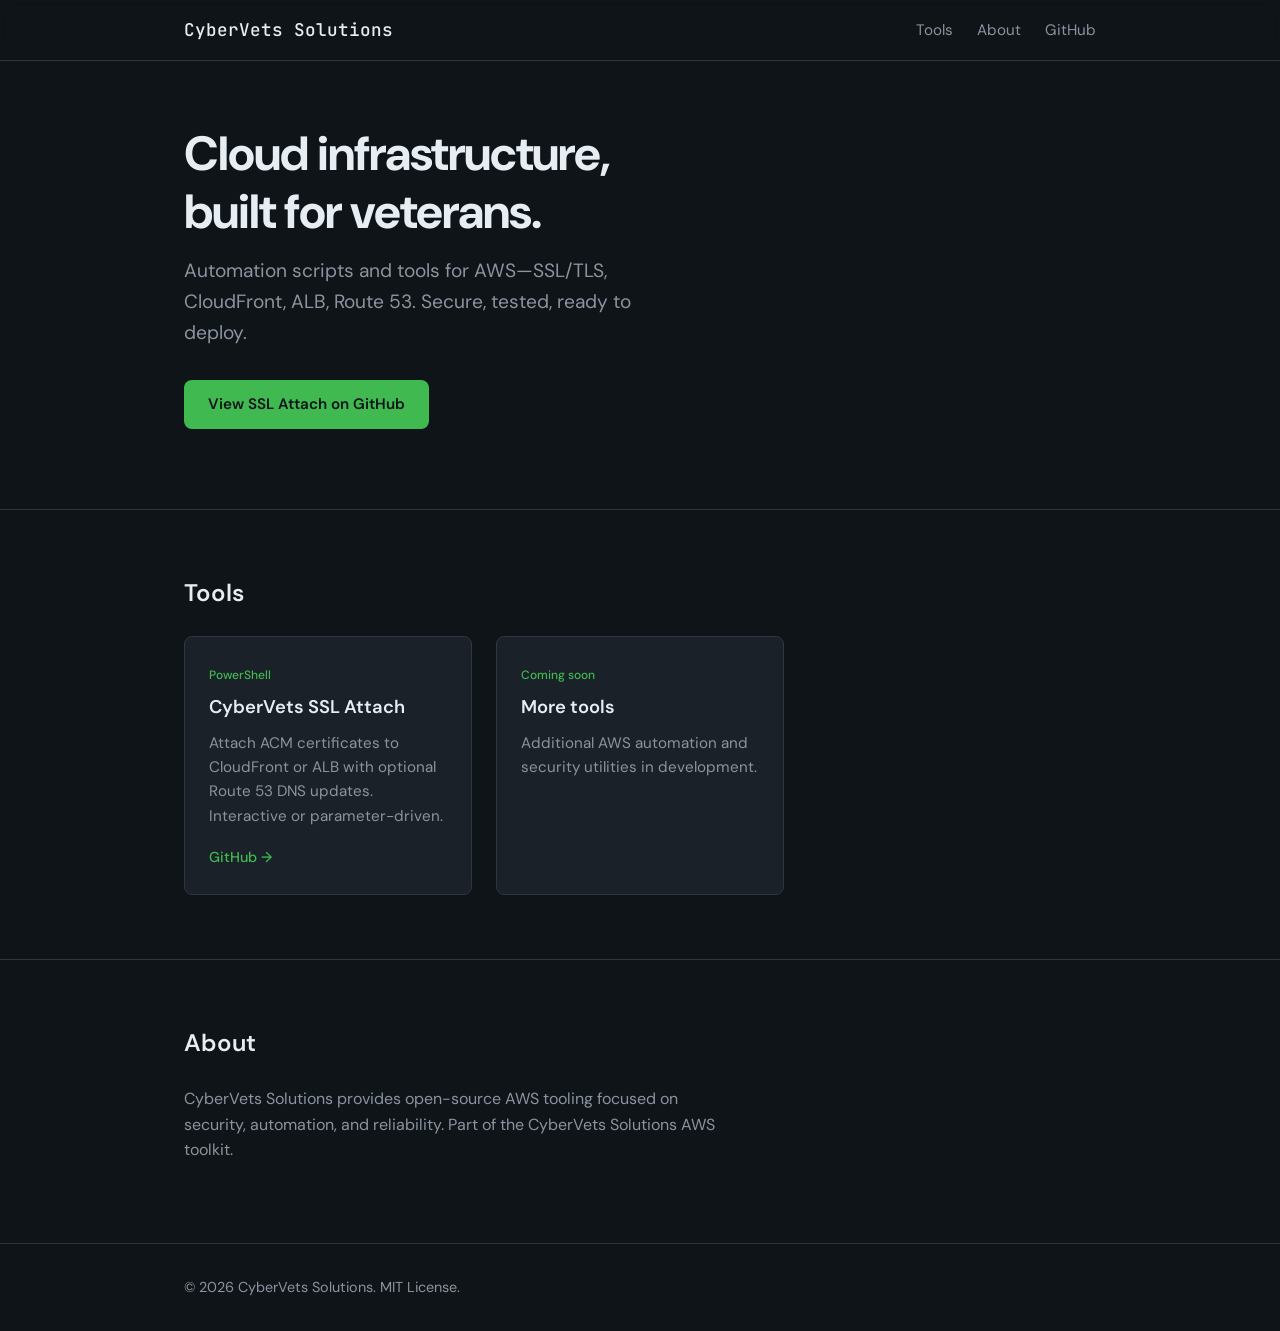
==== website/index.html @ ef28fe4f "feat: add CyberVets Solutions static website (S3/CloudFront) Co-authored-by: Cursor <cursoragent@cur" ====
<!DOCTYPE html>
<html lang="en">
<head>
  <meta charset="UTF-8">
  <meta name="viewport" content="width=device-width, initial-scale=1.0">
  <title>CyberVets Solutions | AWS Cloud & Security</title>
  <meta name="description" content="CyberVets Solutions – AWS cloud infrastructure, SSL/TLS automation, and security tools. Built by veterans, for modern cloud.">
  <link rel="preconnect" href="https://fonts.googleapis.com">
  <link rel="preconnect" href="https://fonts.gstatic.com" crossorigin>
  <link href="https://fonts.googleapis.com/css2?family=DM+Sans:ital,opsz,wght@0,9..40,400;0,9..40,500;0,9..40,600;0,9..40,700&family=JetBrains+Mono:wght@500&display=swap" rel="stylesheet">
  <link rel="stylesheet" href="css/style.css">
</head>
<body>
  <header class="header">
    <div class="container">
      <a href="/" class="logo">CyberVets Solutions</a>
      <nav class="nav">
        <a href="#tools">Tools</a>
        <a href="#about">About</a>
        <a href="https://github.com/CyberVet13" target="_blank" rel="noopener">GitHub</a>
      </nav>
    </div>
  </header>

  <main>
    <section class="hero">
      <div class="container">
        <h1>Cloud infrastructure,<br>built for veterans.</h1>
        <p class="hero-sub">Automation scripts and tools for AWS—SSL/TLS, CloudFront, ALB, Route 53. Secure, tested, ready to deploy.</p>
        <a href="https://github.com/CyberVet13/cybervets-ssl-attach" class="btn btn-primary" target="_blank" rel="noopener">View SSL Attach on GitHub</a>
      </div>
    </section>

    <section id="tools" class="tools">
      <div class="container">
        <h2>Tools</h2>
        <div class="card-grid">
          <article class="card">
            <span class="card-tag">PowerShell</span>
            <h3>CyberVets SSL Attach</h3>
            <p>Attach ACM certificates to CloudFront or ALB with optional Route 53 DNS updates. Interactive or parameter-driven.</p>
            <a href="https://github.com/CyberVet13/cybervets-ssl-attach" class="card-link" target="_blank" rel="noopener">GitHub →</a>
          </article>
          <article class="card">
            <span class="card-tag">Coming soon</span>
            <h3>More tools</h3>
            <p>Additional AWS automation and security utilities in development.</p>
          </article>
        </div>
      </div>
    </section>

    <section id="about" class="about">
      <div class="container">
        <h2>About</h2>
        <p>CyberVets Solutions provides open-source AWS tooling focused on security, automation, and reliability. Part of the CyberVets Solutions AWS toolkit.</p>
      </div>
    </section>
  </main>

  <footer class="footer">
    <div class="container">
      <p>© 2026 CyberVets Solutions. MIT License.</p>
    </div>
  </footer>
</body>
</html>
---- website/css/style.css ----
/* CyberVets Solutions – AWS static site */

:root {
  --bg: #0f1419;
  --bg-elevated: #1a2129;
  --text: #e6edf3;
  --text-muted: #8b949e;
  --accent: #3fb950;
  --accent-hover: #56d364;
  --border: #30363d;
  --radius: 8px;
}

* {
  box-sizing: border-box;
}

html {
  scroll-behavior: smooth;
}

body {
  margin: 0;
  font-family: 'DM Sans', system-ui, sans-serif;
  font-size: 16px;
  line-height: 1.6;
  color: var(--text);
  background: var(--bg);
  -webkit-font-smoothing: antialiased;
}

.container {
  max-width: 960px;
  margin: 0 auto;
  padding: 0 1.5rem;
}

/* Header */
.header {
  position: sticky;
  top: 0;
  z-index: 100;
  background: rgba(15, 20, 25, 0.9);
  backdrop-filter: blur(8px);
  border-bottom: 1px solid var(--border);
}

.header .container {
  display: flex;
  align-items: center;
  justify-content: space-between;
  padding-block: 1rem;
}

.logo {
  font-family: 'JetBrains Mono', monospace;
  font-weight: 500;
  font-size: 1.1rem;
  color: var(--text);
  text-decoration: none;
}

.logo:hover {
  color: var(--accent);
}

.nav {
  display: flex;
  gap: 1.5rem;
}

.nav a {
  color: var(--text-muted);
  text-decoration: none;
  font-size: 0.95rem;
}

.nav a:hover {
  color: var(--accent);
}

/* Hero */
.hero {
  padding: 4rem 0 5rem;
}

.hero h1 {
  font-size: clamp(2rem, 5vw, 3rem);
  font-weight: 700;
  line-height: 1.2;
  margin: 0 0 1rem;
  letter-spacing: -0.02em;
}

.hero-sub {
  font-size: 1.2rem;
  color: var(--text-muted);
  max-width: 36ch;
  margin: 0 0 2rem;
}

.btn {
  display: inline-block;
  padding: 0.75rem 1.5rem;
  font-family: inherit;
  font-size: 0.95rem;
  font-weight: 600;
  text-decoration: none;
  border-radius: var(--radius);
  transition: background 0.2s, color 0.2s;
}

.btn-primary {
  background: var(--accent);
  color: var(--bg);
}

.btn-primary:hover {
  background: var(--accent-hover);
}

/* Tools */
.tools {
  padding: 4rem 0;
  border-top: 1px solid var(--border);
}

.tools h2,
.about h2 {
  font-size: 1.5rem;
  font-weight: 600;
  margin: 0 0 1.5rem;
}

.card-grid {
  display: grid;
  grid-template-columns: repeat(auto-fill, minmax(280px, 1fr));
  gap: 1.5rem;
}

.card {
  background: var(--bg-elevated);
  border: 1px solid var(--border);
  border-radius: var(--radius);
  padding: 1.5rem;
}

.card-tag {
  display: inline-block;
  font-size: 0.75rem;
  font-weight: 500;
  color: var(--accent);
  margin-bottom: 0.5rem;
}

.card h3 {
  font-size: 1.15rem;
  font-weight: 600;
  margin: 0 0 0.5rem;
}

.card p {
  color: var(--text-muted);
  font-size: 0.95rem;
  margin: 0 0 1rem;
}

.card-link {
  font-size: 0.9rem;
  font-weight: 500;
  color: var(--accent);
  text-decoration: none;
}

.card-link:hover {
  color: var(--accent-hover);
}

/* About */
.about {
  padding: 4rem 0;
  border-top: 1px solid var(--border);
}

.about p {
  color: var(--text-muted);
  max-width: 50ch;
}

/* Footer */
.footer {
  padding: 2rem 0;
  border-top: 1px solid var(--border);
}

.footer p {
  margin: 0;
  font-size: 0.9rem;
  color: var(--text-muted);
}
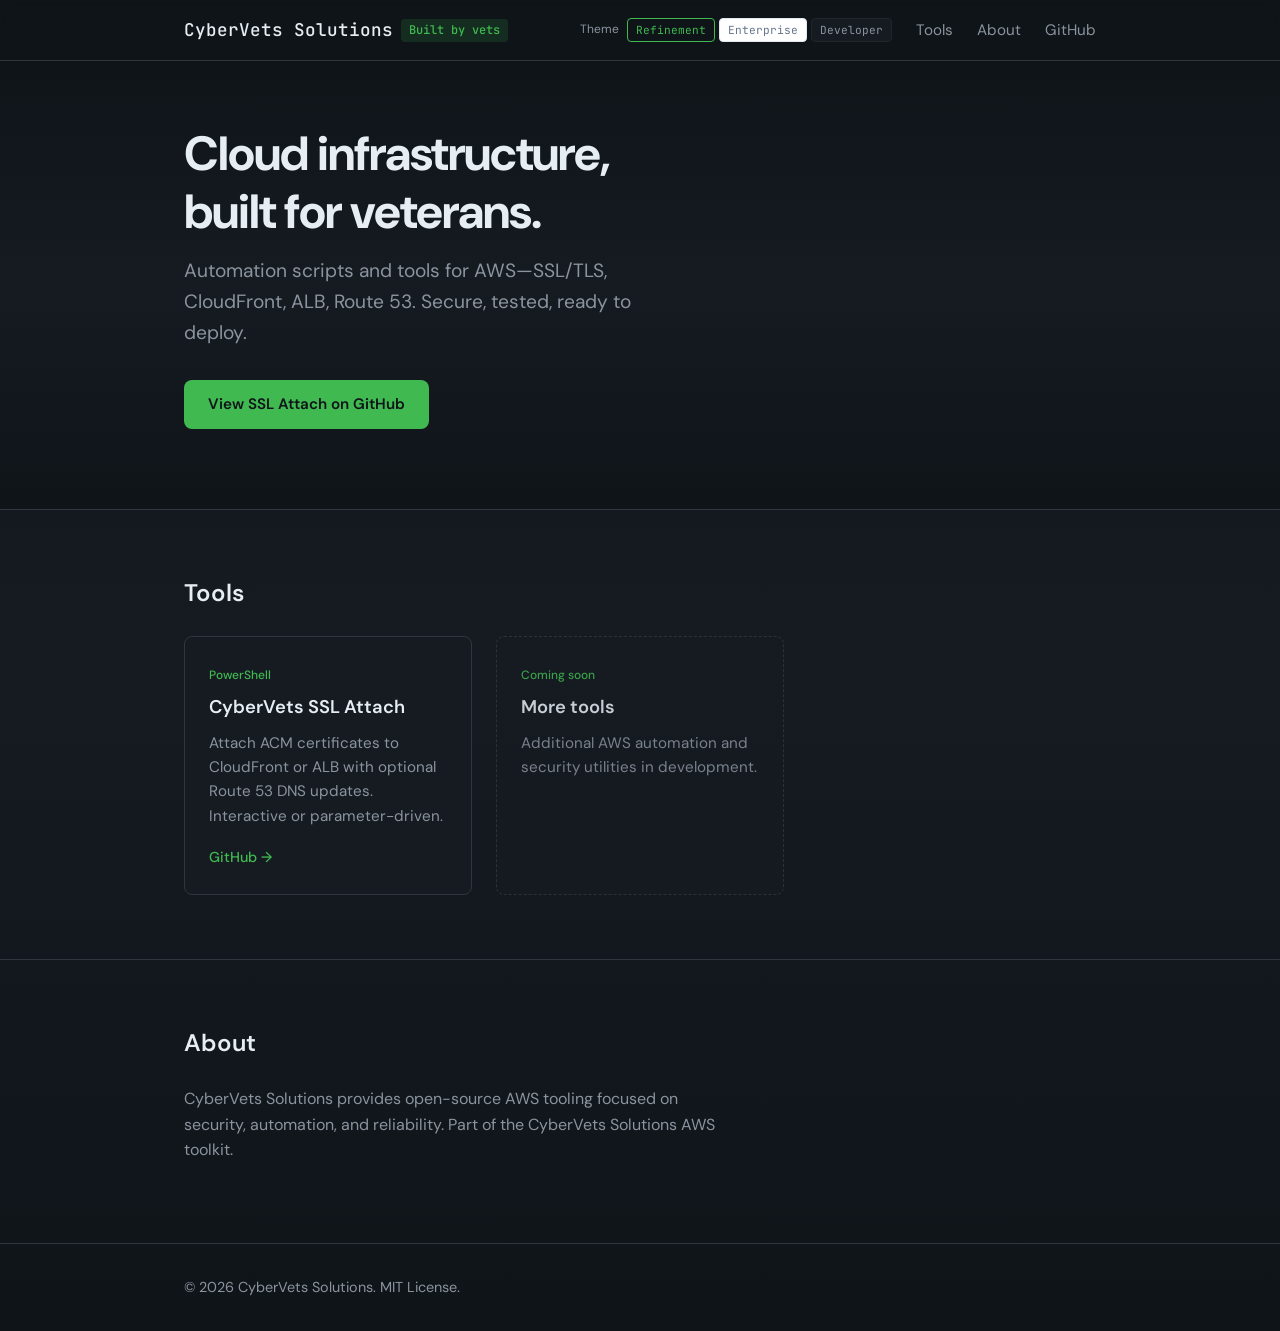
==== commit 53e5cf9e: "feat(website): add theme switcher (Refinement, Enterprise, Developer) Co-authored-by: Cursor <cursor" ====
--- a/website/index.html
+++ b/website/index.html
@@ -7,14 +7,20 @@
   <meta name="description" content="CyberVets Solutions – AWS cloud infrastructure, SSL/TLS automation, and security tools. Built by veterans, for modern cloud.">
   <link rel="preconnect" href="https://fonts.googleapis.com">
   <link rel="preconnect" href="https://fonts.gstatic.com" crossorigin>
-  <link href="https://fonts.googleapis.com/css2?family=DM+Sans:ital,opsz,wght@0,9..40,400;0,9..40,500;0,9..40,600;0,9..40,700&family=JetBrains+Mono:wght@500&display=swap" rel="stylesheet">
+  <link href="https://fonts.googleapis.com/css2?family=DM+Sans:ital,opsz,wght@0,9..40,400;0,9..40,500;0,9..40,600;0,9..40,700&family=JetBrains+Mono:wght@500&family=IBM+Plex+Mono:wght@400;500&display=swap" rel="stylesheet">
   <link rel="stylesheet" href="css/style.css">
 </head>
-<body>
+<body data-theme="refinement">
   <header class="header">
     <div class="container">
-      <a href="/" class="logo">CyberVets Solutions</a>
+      <a href="/" class="logo">CyberVets Solutions<span class="hero-badge">Built by vets</span></a>
       <nav class="nav">
+        <div class="theme-switcher">
+          <span class="theme-label">Theme</span>
+          <button type="button" data-theme="refinement" class="active" aria-pressed="true">Refinement</button>
+          <button type="button" data-theme="enterprise" aria-pressed="false">Enterprise</button>
+          <button type="button" data-theme="developer" aria-pressed="false">Developer</button>
+        </div>
         <a href="#tools">Tools</a>
         <a href="#about">About</a>
         <a href="https://github.com/CyberVet13" target="_blank" rel="noopener">GitHub</a>
@@ -41,7 +47,7 @@
             <p>Attach ACM certificates to CloudFront or ALB with optional Route 53 DNS updates. Interactive or parameter-driven.</p>
             <a href="https://github.com/CyberVet13/cybervets-ssl-attach" class="card-link" target="_blank" rel="noopener">GitHub →</a>
           </article>
-          <article class="card">
+          <article class="card card-coming">
             <span class="card-tag">Coming soon</span>
             <h3>More tools</h3>
             <p>Additional AWS automation and security utilities in development.</p>
@@ -63,5 +69,28 @@
       <p>© 2026 CyberVets Solutions. MIT License.</p>
     </div>
   </footer>
+  <script>
+    (function() {
+      var KEY = 'cybervets-theme';
+      var body = document.body;
+      var buttons = document.querySelectorAll('.theme-switcher button');
+      function setTheme(theme) {
+        body.setAttribute('data-theme', theme);
+        try { localStorage.setItem(KEY, theme); } catch (e) {}
+        buttons.forEach(function(btn) {
+          var isActive = btn.getAttribute('data-theme') === theme;
+          btn.classList.toggle('active', isActive);
+          btn.setAttribute('aria-pressed', isActive);
+        });
+      }
+      buttons.forEach(function(btn) {
+        btn.addEventListener('click', function() { setTheme(btn.getAttribute('data-theme')); });
+      });
+      try {
+        var saved = localStorage.getItem(KEY);
+        if (saved && ['refinement','enterprise','developer'].indexOf(saved) >= 0) setTheme(saved);
+      } catch (e) {}
+    })();
+  </script>
 </body>
 </html>
--- a/website/css/style.css
+++ b/website/css/style.css
@@ -1,14 +1,58 @@
-/* CyberVets Solutions – AWS static site */
-
-:root {
+/* CyberVets Solutions – AWS static site (theme switcher: refinement | enterprise | developer) */
+
+:root,
+[data-theme="refinement"] {
   --bg: #0f1419;
-  --bg-elevated: #1a2129;
+  --bg-hero: linear-gradient(180deg, #0f1419 0%, #161b22 50%, #0f1419 100%);
+  --bg-elevated: #161b22;
   --text: #e6edf3;
   --text-muted: #8b949e;
   --accent: #3fb950;
   --accent-hover: #56d364;
+  --accent-secondary: #58a6ff;
   --border: #30363d;
   --radius: 8px;
+  --header-bg: rgba(15, 20, 25, 0.9);
+  --font-sans: 'DM Sans', system-ui, sans-serif;
+  --font-mono: 'JetBrains Mono', monospace;
+  --card-hover: translateY(-2px);
+  --card-hover-shadow: 0 8px 24px rgba(0,0,0,0.3);
+}
+
+[data-theme="enterprise"] {
+  --bg: #f8f9fc;
+  --bg-hero: #fff;
+  --bg-elevated: #fff;
+  --text: #0f172a;
+  --text-muted: #64748b;
+  --accent: #2563eb;
+  --accent-hover: #1d4ed8;
+  --accent-secondary: #3b82f6;
+  --border: #e2e8f0;
+  --radius: 8px;
+  --header-bg: #fff;
+  --font-sans: 'DM Sans', system-ui, sans-serif;
+  --font-mono: 'JetBrains Mono', monospace;
+  --card-hover: none;
+  --card-hover-shadow: 0 4px 12px rgba(0,0,0,0.08);
+}
+
+[data-theme="developer"] {
+  --bg: #0d1117;
+  --bg-hero: #0d1117;
+  --bg-elevated: #161b22;
+  --text: #39ff14;
+  --text-muted: #8b949e;
+  --accent: #39ff14;
+  --accent-hover: #7ee787;
+  --accent-secondary: #39ff14;
+  --border: #21262d;
+  --radius: 4px;
+  --header-bg: rgba(13, 17, 23, 0.95);
+  --font-sans: 'IBM Plex Mono', 'JetBrains Mono', monospace;
+  --font-mono: 'JetBrains Mono', monospace;
+  --card-hover: none;
+  --card-hover-shadow: none;
 }
 
 * {
@@ -21,18 +65,59 @@
 
 body {
   margin: 0;
-  font-family: 'DM Sans', system-ui, sans-serif;
+  font-family: var(--font-sans);
   font-size: 16px;
   line-height: 1.6;
   color: var(--text);
   background: var(--bg);
   -webkit-font-smoothing: antialiased;
+  transition: background 0.3s, color 0.3s;
+}
+
+body[data-theme="refinement"] {
+  background: var(--bg-hero);
 }
 
 .container {
   max-width: 960px;
   margin: 0 auto;
   padding: 0 1.5rem;
+}
+
+/* Theme switcher */
+.theme-switcher {
+  display: flex;
+  align-items: center;
+  gap: 0.25rem;
+}
+
+.theme-label {
+  font-size: 0.75rem;
+  color: var(--text-muted);
+  margin-right: 0.25rem;
+}
+
+.theme-switcher button {
+  padding: 0.25rem 0.5rem;
+  font-size: 0.7rem;
+  font-family: var(--font-mono);
+  background: var(--bg-elevated);
+  color: var(--text-muted);
+  border: 1px solid var(--border);
+  border-radius: 4px;
+  cursor: pointer;
+  transition: color 0.2s, border-color 0.2s, background 0.2s;
+}
+
+.theme-switcher button:hover {
+  color: var(--accent);
+  border-color: var(--accent);
+}
+
+.theme-switcher button.active {
+  color: var(--accent);
+  border-color: var(--accent);
+  background: transparent;
 }
 
 /* Header */
@@ -40,9 +125,10 @@
   position: sticky;
   top: 0;
   z-index: 100;
-  background: rgba(15, 20, 25, 0.9);
+  background: var(--header-bg);
   backdrop-filter: blur(8px);
   border-bottom: 1px solid var(--border);
+  transition: background 0.3s, border-color 0.3s;
 }
 
 .header .container {
@@ -50,14 +136,22 @@
   align-items: center;
   justify-content: space-between;
   padding-block: 1rem;
+  flex-wrap: wrap;
+  gap: 0.75rem;
 }
 
 .logo {
-  font-family: 'JetBrains Mono', monospace;
+  font-family: var(--font-mono);
   font-weight: 500;
   font-size: 1.1rem;
   color: var(--text);
   text-decoration: none;
+  transition: color 0.2s;
+}
+
+[data-theme="developer"] .logo::before {
+  content: '> ';
+  color: var(--text-muted);
 }
 
 .logo:hover {
@@ -66,6 +160,7 @@
 
 .nav {
   display: flex;
+  align-items: center;
   gap: 1.5rem;
 }
 
@@ -73,6 +168,7 @@
   color: var(--text-muted);
   text-decoration: none;
   font-size: 0.95rem;
+  transition: color 0.2s;
 }
 
 .nav a:hover {
@@ -82,6 +178,13 @@
 /* Hero */
 .hero {
   padding: 4rem 0 5rem;
+  background: var(--bg-hero);
+  transition: background 0.3s;
+}
+
+[data-theme="enterprise"] .hero {
+  box-shadow: 0 1px 3px rgba(0,0,0,0.05);
+  margin-bottom: 0;
 }
 
 .hero h1 {
@@ -90,6 +193,11 @@
   line-height: 1.2;
   margin: 0 0 1rem;
   letter-spacing: -0.02em;
+  color: var(--text);
+}
+
+[data-theme="developer"] .hero h1 {
+  color: #c9d1d9;
 }
 
 .hero-sub {
@@ -97,6 +205,25 @@
   color: var(--text-muted);
   max-width: 36ch;
   margin: 0 0 2rem;
+}
+
+.hero-badge {
+  font-size: 0.75rem;
+  color: var(--accent);
+  background: rgba(63, 185, 80, 0.15);
+  padding: 0.2rem 0.5rem;
+  border-radius: 4px;
+  margin-left: 0.5rem;
+  vertical-align: middle;
+}
+
+[data-theme="enterprise"] .hero-badge {
+  background: #eff6ff;
+  color: var(--accent);
+}
+
+[data-theme="developer"] .hero-badge {
+  display: none;
 }
 
 .btn {
@@ -107,12 +234,22 @@
   font-weight: 600;
   text-decoration: none;
   border-radius: var(--radius);
-  transition: background 0.2s, color 0.2s;
+  transition: background 0.2s, color 0.2s, border-color 0.2s;
 }
 
 .btn-primary {
   background: var(--accent);
-  color: var(--bg);
+  color: #0f1419;
+}
+
+[data-theme="enterprise"] .btn-primary {
+  color: #fff;
+}
+
+[data-theme="developer"] .btn-primary {
+  background: #238636;
+  color: #fff;
+  border: 1px solid #2ea043;
 }
 
 .btn-primary:hover {
@@ -123,6 +260,7 @@
 .tools {
   padding: 4rem 0;
   border-top: 1px solid var(--border);
+  transition: border-color 0.3s;
 }
 
 .tools h2,
@@ -130,6 +268,13 @@
   font-size: 1.5rem;
   font-weight: 600;
   margin: 0 0 1.5rem;
+  color: var(--text);
+}
+
+[data-theme="developer"] .tools h2::before,
+[data-theme="developer"] .about h2::before {
+  content: '// ';
+  color: var(--accent);
 }
 
 .card-grid {
@@ -143,6 +288,13 @@
   border: 1px solid var(--border);
   border-radius: var(--radius);
   padding: 1.5rem;
+  transition: transform 0.2s, box-shadow 0.2s, border-color 0.2s, background 0.3s;
+}
+
+.card:hover {
+  transform: var(--card-hover);
+  box-shadow: var(--card-hover-shadow);
+  border-color: var(--accent);
 }
 
 .card-tag {
@@ -153,16 +305,42 @@
   margin-bottom: 0.5rem;
 }
 
+[data-theme="enterprise"] .card-tag {
+  background: #eff6ff;
+  padding: 0.15rem 0.4rem;
+  border-radius: 4px;
+}
+
+[data-theme="developer"] .card-tag::before {
+  content: '[';
+  color: var(--text-muted);
+}
+
+[data-theme="developer"] .card-tag::after {
+  content: ']';
+  color: var(--text-muted);
+}
+
 .card h3 {
   font-size: 1.15rem;
   font-weight: 600;
   margin: 0 0 0.5rem;
+  color: var(--text);
+}
+
+[data-theme="developer"] .card h3 {
+  color: #c9d1d9;
 }
 
 .card p {
   color: var(--text-muted);
   font-size: 0.95rem;
   margin: 0 0 1rem;
+}
+
+.card.card-coming {
+  opacity: 0.85;
+  border-style: dashed;
 }
 
 .card-link {
@@ -170,6 +348,11 @@
   font-weight: 500;
   color: var(--accent);
   text-decoration: none;
+  transition: color 0.2s;
+}
+
+[data-theme="developer"] .card-link::before {
+  content: '→ ';
 }
 
 .card-link:hover {
@@ -180,6 +363,7 @@
 .about {
   padding: 4rem 0;
   border-top: 1px solid var(--border);
+  transition: border-color 0.3s;
 }
 
 .about p {
@@ -191,6 +375,7 @@
 .footer {
   padding: 2rem 0;
   border-top: 1px solid var(--border);
+  transition: border-color 0.3s;
 }
 
 .footer p {
